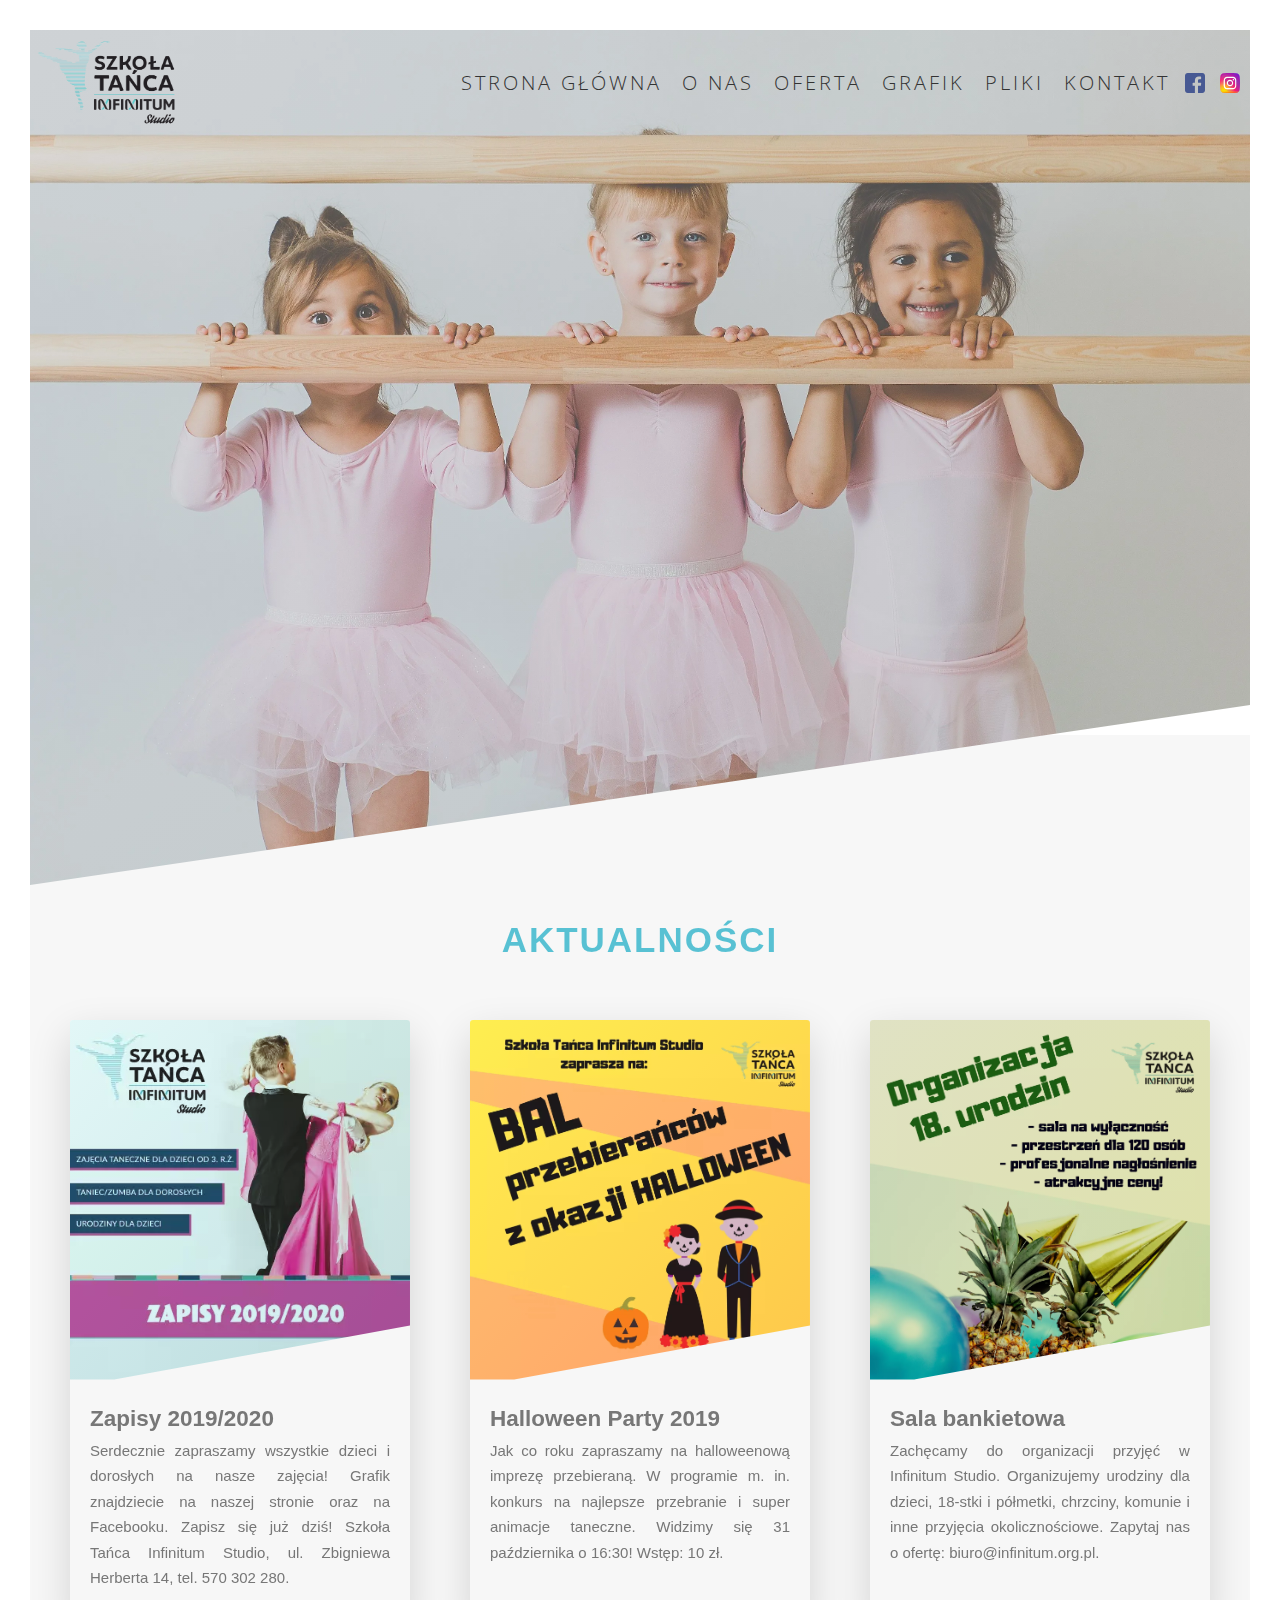
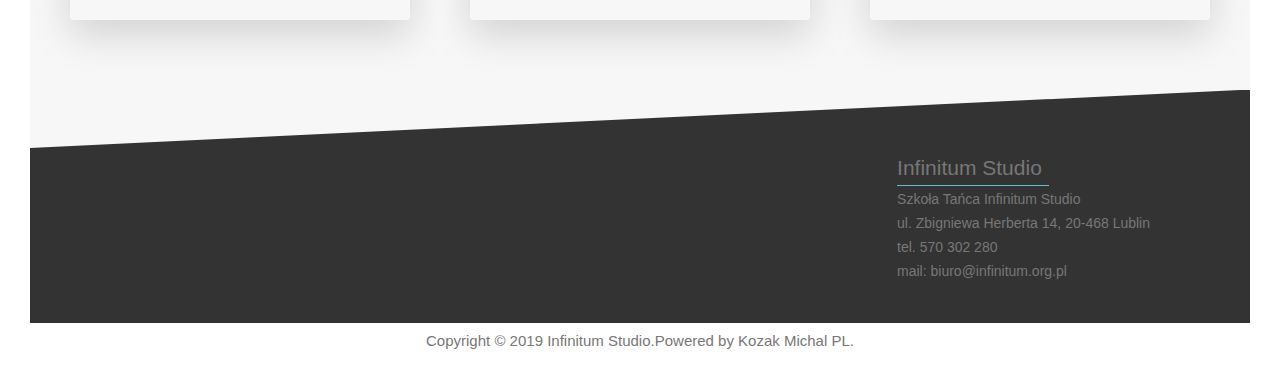
==== index.html @ 7aa4a780 "structure" ====
<!DOCTYPE html>
<html lang="pl">
    <head>
        <meta charset="UTF-8">
        <meta name="viewport" content="width=device-width, initial-scale=1.0">
        <meta http-equiv="X-UA-Compatible" content="ie=e400,700,900" rel="stylesheet">
        <link href="https://fonts.googleapis.com/css?family=Open+Sans&display=swap" rel="stylesheet">

        <link rel="stylesheet" href="css/style.css">
        <link rel="shortcut icon" type="image/png" href="img/logo/logo.webp">
        
        <title>Szkoła Tańca "Infinitum Studio" - Julia Siegieda</title>
    </head>
    <body>
<!--MOBILE NAVIGATION START-->
        <div class="navigation">
            <input type="checkbox" class="navigation__checkbox" id="navi-toggle">
            <label for="navi-toggle" class="navigation__button">
                <span class="navigation__icon">&nbsp;</span>
            </label>
            <div class="navigation__background">&nbsp;</div>
            <nav class="navigation__nav">
                <ul class="navigation__list" style="transition: all .8s">
                    <li class="navigation__item"><a href="index.html" class="navigation__link"><span></span>Strona główna</a></li>
                    <li class="navigation__item" id="navigation__mobile--open-close-one"><a href="#" class="navigation__link"><span></span>O nas</a>
                        <ul class="navigation__mobile--level-close" id="navigation__mobile--level-open-one">
                            <li class="navigation__item--level"><a href="#" class="navigation__link--level">Studio</a></li>
                            <li class="navigation__item--level"><a href="#" class="navigation__link--level">Kadra</a></li>
                        </ul>
                    </li>
                    <li class="navigation__item"><a href="#" class="navigation__link" id="navigation__mobile--open-close-two"><span></span>Oferta</a>
                        <ul class="navigation__mobile--level-close" id="navigation__mobile--level-open-two">
                            <li class="navigation__item--level"><a href="#" class="navigation__link--level">Dla dzieci</a></li>
                            <li class="navigation__item--level"><a href="#" class="navigation__link--level">Dla dorosłych</a></li>
                            <li class="navigation__item--level"><a href="#" class="navigation__link--level">Sala bankietowa</a></li>
                        </ul>
                    </li>
                    <li class="navigation__item"><a href="#" class="navigation__link"><span></span>Grafik</a></li>
                    <li class="navigation__item"><a href="#" class="navigation__link"><span></span>Pliki</a></li>
                    <li class="navigation__item"><a href="#" class="navigation__link"><span></span>Kontakt</a></li>
                    <li class="navigation__item">
                        <a href="https://www.facebook.com/infinitum.studio.lublin/" class="header__social-link-mobile">
                            <img class="header__social-icon-mobile" src="img/social/fb.svg" alt="Facebook"/>
                        </a>
                        <a href="https://www.instagram.com/infinitum.studio.lublin/" class="header__social-link-mobile">
                            <img class="header__social-icon-mobile header__social-icon-mobile-last" src="img/social/inst.svg" alt="Instagram"/>
                        </a>
                    </li>
                </ul>
            </nav>   
        </div>
<!--MOBILE NAVIGATION END-->
<!--HEADER START-->
        <header class="header">
            <div class="header__container">
            <div class="header__logo-box">
                <a href="index.html"><img src="img/logo/logo.webp" alt="Logo" class="header__logo"></a>
            </div>
            <div class="header__container--left">
            <div class="header__navigation-box">
                <ul class="header__navigation">
                    <li class="header__navigation-item"><a href="index.html" class="header__navigation-link">Strona Główna</a></li>
                    <li class="header__navigation-item"><a href="#" class="header__navigation-link">O nas</a>
                        <ul class="header__navigation--level">
                            <li class="header__navigation-item--level" style="list-style: none;"><a href="#" class="header__navigation-link--level">Studio</a></li>
                            <li class="header__navigation-item--level" style="list-style: none;"><a href="#" class="header__navigation-link--level">Kadra</a></li>
                        </ul>
                    </li>
                    <li class="header__navigation-item"><a href="#" class="header__navigation-link">Oferta</a>
                        <ul class="header__navigation--level">
                            <li class="header__navigation-item--level" style="list-style: none;"><a href="#" class="header__navigation-link--level">Dla dzieci</a></li>
                            <li class="header__navigation-item--level" style="list-style: none;"><a href="#" class="header__navigation-link--level">Dla dorosłych</a></li>
                            <li class="header__navigation-item--level" style="list-style: none;"><a href="#" class="header__navigation-link--level">Sala bankietowa</a></li>
                        </ul>
                    </li>
                    <li class="header__navigation-item"><a href="#" class="header__navigation-link">Grafik</a></li>
                    <li class="header__navigation-item"><a href="#" class="header__navigation-link">Pliki</a></li>
                    <li class="header__navigation-item"><a href="#" class="header__navigation-link">Kontakt</a></li>
                </ul>
            </div>
            <div class="header__social-box">
                <a href="https://www.facebook.com/infinitum.studio.lublin/" class="header__social-link"><img class="header__social-icon" src="img/social/fb.svg" alt="Facebook"/></a>
                <a href="https://www.instagram.com/infinitum.studio.lublin/" class="header__social-link"><img class="header__social-icon" src="img/social/inst.svg" alt="Instagram"/></a>
            </div>
        </div>
        </div>
        </header>
<!--HEADER END-->
<!-- MAIN START -->
        <main>
<!-- NEWS START -->
            <section class="section-tours" id="section-tours">
                <div class="u-center-text u-margin-bottom-big">
                    <h2 class="heading-secondary">
                        AKTUALNOŚCI
                    </h2>
                </div>
                <div class="row">
                    <div class="col-1-of-3">
                       <div class="card">
                           <div class="card__side card__side--front card__test">
                                <div class="card__picture card__picture--1">
                                    &nbsp;
                                </div>
                                <div class="card__details">
                                    <h2>Zapisy 2019/2020</h2>
                                    <p> 
                                        Serdecznie zapraszamy wszystkie dzieci 
                                        i dorosłych na nasze zajęcia! Grafik znajdziecie 
                                        na naszej stronie oraz na Facebooku. Zapisz się już dziś!
                                        Szkoła Tańca Infinitum Studio, ul. Zbigniewa Herberta 14, 
                                        tel. 570 302 280.
                                    </p>
                                </div> 
                           </div>
                           <div class="card__side card__side--back card__side--back-1">
                                <div class="card__cta">
                                </div>
                            </div>
                       </div>
                    </div>
                    <div class="col-1-of-3">
                        <div class="card">
                            <div class="card__side card__side--front">
                                <div class="card__picture card__picture--2">
                                    &nbsp;
                                </div>
                                <div class="card__details">
                                    <h2>Halloween Party 2019</h2>
                                    <p> 
                                        Jak co roku zapraszamy na halloweenową
                                        imprezę przebieraną. W programie m. in.
                                        konkurs na najlepsze przebranie i super
                                        animacje taneczne. Widzimy się 31 października
                                        o 16:30! Wstęp: 10 zł.
                                    </p>
                                </div>
                            </div>
                            <div class="card__side card__side--back card__side--back-2">
                                <div class="card__cta">   
                                </div>
                            </div>
                        </div>
                    </div>
                    <div class="col-1-of-3">
                        <div class="card">
                            <div class="card__side card__side--front">
                                <div class="card__picture card__picture--3">
                                    &nbsp;
                                </div>
                                <div class="card__details">
                                        <h2>Sala bankietowa</h2>
                                        <p> 
                                            Zachęcamy do organizacji przyjęć w Infinitum Studio.
                                            Organizujemy urodziny dla dzieci, 18-stki i półmetki,
                                            chrzciny, komunie i inne przyjęcia okolicznościowe.
                                            Zapytaj nas o ofertę: biuro@infinitum.org.pl.
                                        </p>
                                </div>
                            </div>
                            <div class="card__side card__side--back card__side--back-3">
                                <div class="card__cta">    
                                </div>
                            </div>
                        </div>
                    </div>
                </div>
            </section>
<!-- NEWS END -->
<!-- FOOTER START -->
        <footer class="footer">
            <div class="footer__box">
                <div class="footer__header">
                    <h2>Infinitum Studio</h2>
                    <hr/>
                </div>
                <div class="footer__content">
                    <p>
                        Szkoła Tańca Infinitum Studio <br/>
                        ul. Zbigniewa Herberta 14, 20-468 Lublin </br>
                        tel. 570 302 280 </br>
                        mail: biuro@infinitum.org.pl
                    </p>
                </div>
            </div>
        </footer>
<!-- FOOTER END -->
<!-- AUTHOR START -->
        <div class="author">
            <div class="author__first-part">
                Copyright © 2019 Infinitum Studio.
            </div>
            <div class="author__second-part">
                <a class="author__second-link" href="http://www.kozakmichal.pl">Powered by Kozak Michal PL.</a>
            </div>    
        </div>
<!-- AUTHOR END -->
<!-- MAIN END -->
        <script src="script/main.js"></script>
    </body>
</html>
---- css/style.css ----
*,
*::after,
*::before {
  margin: 0;
  padding: 0;
  box-sizing: inherit; }

html {
  font-size: 62.5%; }
  @media only screen and (max-width: 75em) {
    html {
      font-size: 56.25%; } }
  @media only screen and (max-width: 56.25em) {
    html {
      font-size: 50%; } }
  @media only screen and (min-width: 112.5em) {
    html {
      font-size: 75%; } }

body {
  box-sizing: border-box;
  padding: 3rem; }
  @media only screen and (max-width: 56.25em) {
    body {
      padding: 0; } }

::selection {
  background-color: #58C1D3;
  color: #fff; }

body {
  font-family: "Lato", sans-serif;
  font-weight: 400;
  line-height: 1.7;
  color: #777; }

.heading-secondary {
  display: inline-block;
  font-size: 3.5rem;
  text-transform: uppercase;
  font-weight: 700;
  background-color: #58C1D3;
  -webkit-background-clip: text;
  color: transparent;
  letter-spacing: .2rem;
  transition: all .2s;
  margin-top: 2.5rem; }
  @media only screen and (max-width: 56.25em) {
    .heading-secondary {
      font-size: 3rem; } }
  @media only screen and (max-width: 37.5em) {
    .heading-secondary {
      font-size: 2.5rem; } }
  .heading-secondary:hover {
    transform: scale(1.1);
    text-shadow: 0.5rem 1rem 2rem rgba(0, 0, 0, 0.2); }

.u-center-text {
  text-align: center !important; }

.u-margin-bottom-small {
  margin-bottom: 1.5rem !important; }

.u-margin-bottom-medium {
  margin-bottom: 4rem !important; }
  @media only screen and (max-width: 56.25em) {
    .u-margin-bottom-medium {
      margin-bottom: 3rem !important; } }

.u-margin-bottom-big {
  margin-bottom: 5rem !important; }
  @media only screen and (max-width: 56.25em) {
    .u-margin-bottom-big {
      margin-bottom: 5rem !important; } }

.u-margin-top-big {
  margin-top: 8rem !important; }

.u-margin-top-huge {
  margin-top: 10rem !important; }

.card {
  position: relative;
  height: 58rem; }
  .card__side {
    height: 60rem;
    position: absolute;
    -webkit-backface-visibility: hidden;
    backface-visibility: hidden;
    border-radius: 3px;
    box-shadow: 0 1.5rem 4rem rgba(0, 0, 0, 0.15); }
    .card__side--back {
      transform: rotateY(180deg); }
      .card__side--back-1 {
        background-color: #58d1d3; }
      .card__side--back-2 {
        background-color: #ff9cce; }
      .card__side--back-3 {
        background-color: #c1c589; }
  .card__picture {
    background-size: cover;
    height: 36rem;
    background-blend-mode: multiply;
    -webkit-clip-path: polygon(100% 0, 100% 85%, 25% 100%, 0 100%, 0 0);
    clip-path: polygon(100% 0, 100% 85%, 13% 100%, 0 100%, 0 0);
    border-top-left-radius: 3px;
    border-top-right-radius: 3px; }
    .card__picture--1 {
      background-image: linear-gradient(to right bottom, rgba(149, 255, 255, 0.2), rgba(0, 154, 157, 0.2)), url(../img/news/zapisy.webp); }
    .card__picture--2 {
      background-image: linear-gradient(to right bottom, rgba(255, 233, 244, 0.5), rgba(255, 156, 206, 0.5)), url(../img/news/bal.webp); }
    .card__picture--3 {
      background-image: linear-gradient(to right bottom, rgba(193, 197, 137, 0.5), rgba(189, 197, 78, 0.5)), url(../img/news/sala.webp); }
  .card__details {
    padding: 2rem;
    font-size: 1.5rem;
    text-align: justify; }
  .card__cta {
    position: absolute;
    top: 50%;
    left: 50%;
    transform: translate(-50%, -50%);
    width: 90%;
    text-align: center; }
  @media only screen and (max-width: 56.25em), only screen and (hover: none) {
    .card {
      height: auto;
      border-radius: 3px;
      background-color: #fff;
      box-shadow: 0 1.5rem 4rem rgba(0, 0, 0, 0.15); }
      .card__side {
        height: auto;
        position: relative;
        box-shadow: none; }
        .card__side--back {
          transform: rotateY(0); }
      .card__details {
        font-size: 1.5rem;
        padding: 5rem 2rem; }
      .card__cta {
        position: relative;
        top: 0%;
        left: 0%;
        transform: translate(0);
        width: 100%;
        padding: 0.5rem 3rem 0.5rem 4rem; } }

.footer {
  display: flex;
  justify-content: flex-end;
  background-color: #333;
  -webkit-clip-path: polygon(0 25%, 100% 0, 100% 100%, 0 100%);
  clip-path: polygon(0 25%, 100% 0, 100% 100%, 0 100%);
  padding: 6rem 0 4rem 0;
  font-size: 1.4rem;
  margin-top: -16rem; }
  @media only screen and (max-width: 37.5em) {
    .footer {
      justify-content: center;
      text-align: center; } }
  .footer__box {
    margin-right: 10rem; }
    @media only screen and (max-width: 37.5em) {
      .footer__box {
        margin-right: 0; } }
  .footer__header > hr {
    width: 60%;
    height: 1px;
    color: #58C1D3;
    background-color: #58C1D3;
    border: none; }
    @media only screen and (max-width: 37.5em) {
      .footer__header > hr {
        margin: 0 auto; } }
  .footer__header > h2 {
    font-weight: 100; }
  .footer__content {
    margin-top: 0.2rem; }

.author {
  display: flex;
  justify-content: center;
  margin-top: 0.5rem;
  font-size: 1.5rem; }
  @media only screen and (max-width: 37.5em) {
    .author {
      flex-direction: column;
      align-items: center; } }
  .author__second-link {
    text-decoration: none;
    color: #777; }

.row {
  max-width: 114rem;
  margin: 0 auto; }
  .row:not(:last-child) {
    margin-bottom: 8rem; }
    @media only screen and (max-width: 56.25em) {
      .row:not(:last-child) {
        margin-bottom: 6rem; } }
  @media only screen and (max-width: 56.25em) {
    .row {
      max-width: 50rem;
      padding: 0 3rem; } }
  .row::after {
    content: "";
    display: table;
    clear: both; }
  .row [class^="col-"] {
    float: left; }
    .row [class^="col-"]:not(:last-child) {
      margin-right: 6rem; }
      @media only screen and (max-width: 56.25em) {
        .row [class^="col-"]:not(:last-child) {
          margin-right: 0;
          margin-bottom: 6rem; } }
    @media only screen and (max-width: 56.25em) {
      .row [class^="col-"] {
        width: 100% !important; } }
  .row .col-1-of-2 {
    width: calc((100% - 6rem) / 2); }
  .row .col-1-of-3 {
    width: calc((100% - 2 * 6rem) / 3); }
  .row .col-2-of-3 {
    width: calc(2 * ((100% - 2 * 6rem) / 3) + 6rem); }
  .row .col-1-of-4 {
    width: calc((100% - 3 * 6rem) / 4); }
  .row .col-2-of-4 {
    width: calc(2 * ((100% - 3 * 6rem) / 4) + 6rem); }
  .row .col-3-of-4 {
    width: calc(3 * ((100% - 3 * 6rem) / 4) + 2 * 6rem); }

.header {
  height: 85vh;
  background-blend-mode: luminosity;
  background-image: linear-gradient(to right bottom, rgba(88, 209, 211, 0.3), rgba(88, 156, 211, 0.3)), url(../img/slider/slider.webp);
  background-size: cover;
  background-position: top;
  position: relative; }
  @supports (clip-path: polygon(0 0)) or (-webkit-clip-path: polygon(0 0)) {
    .header {
      -webkit-clip-path: polygon(0 0, 100% 0, 100% 75vh, 0 100%);
      clip-path: polygon(0 0, 100% 0, 100% 75vh, 0 100%);
      height: 95vh; } }
  @media only screen and (min-resolution: 192dpi) and (min-width: 37.5em), only screen and (-webkit-min-device-pixel-ratio: 2) and (min-width: 37.5em), only screen and (min-width: 125em) {
    .header {
      background-image: linear-gradient(to right bottom, rgba(88, 209, 211, 0.3), rgba(88, 156, 211, 0.3)), url(../img/slider/slider.webp); } }
  @media only screen and (max-width: 37.5em) {
    .header {
      -webkit-clip-path: polygon(0 0, 100% 0, 100% 85vh, 0 100%);
      clip-path: polygon(0 0, 100% 0, 100% 85vh, 0 100%); } }
  .header__container {
    display: flex;
    justify-content: space-between; }
  .header__container--left {
    display: flex;
    align-items: center; }
  .header__logo {
    height: 10rem; }
  .header__navigation {
    display: flex;
    z-index: 1000; }
  .header__navigation-item {
    padding-left: 2rem;
    font-size: 2rem;
    letter-spacing: 0.3rem;
    font-weight: 300;
    list-style: none;
    font-family: 'Open Sans', sans-serif;
    text-transform: uppercase; }
  .header__navigation-link {
    color: #333;
    text-decoration: none; }
  .header__navigation-link:hover {
    color: #58C1D3; }
  .header__navigation--level {
    display: none; }
  .header__navigation-item:hover > .header__navigation--level {
    display: block;
    position: absolute;
    z-index: 1000; }
  .header__navigation-item--level {
    padding: 0.4rem;
    background: rgba(247, 247, 247, 0.5);
    margin: 0.4rem;
    border-radius: 3px;
    font-weight: 300;
    font-size: 1.8rem; }
  .header__navigation-link--level {
    color: #333;
    text-decoration: none; }
  .header__navigation-link--level:hover {
    color: #58C1D3; }
  .header__social-box {
    display: flex;
    margin-top: 0.5rem; }
  .header__social-box:last-child {
    margin-right: 1rem; }
  .header__social-icon {
    width: 2rem;
    margin-left: 1.5rem; }

@media screen and (max-width: 900px) {
  .header__navigation-box {
    display: none; }
  .header__social-box {
    display: none; } }

.navigation__checkbox {
  display: none; }

.navigation__button {
  background-color: #fff;
  height: 7rem;
  width: 7rem;
  position: fixed;
  top: 6rem;
  right: 6rem;
  border-radius: 50%;
  z-index: 2000;
  box-shadow: 0 1rem 3rem rgba(0, 0, 0, 0.1);
  text-align: center;
  cursor: pointer; }
  @media only screen and (max-width: 56.25em) {
    .navigation__button {
      top: 3rem;
      right: 3rem; } }
  @media only screen and (max-width: 37.5em) {
    .navigation__button {
      top: 3rem;
      right: 3rem; } }

.navigation__background {
  height: 6rem;
  width: 6rem;
  border-radius: 50%;
  position: fixed;
  top: 6.5rem;
  right: 6.5rem;
  background-color: #58C1D3;
  z-index: 1000;
  transition: transform 0.8s cubic-bezier(0.86, 0, 0.07, 1); }
  @media only screen and (max-width: 56.25em) {
    .navigation__background {
      top: 3.5rem;
      right: 3.5rem; } }
  @media only screen and (max-width: 37.5em) {
    .navigation__background {
      top: 3.5rem;
      right: 3.5rem; } }

.navigation__nav {
  margin-top: 2rem;
  height: 100vh;
  position: fixed;
  top: 0;
  left: 0;
  z-index: 1500;
  opacity: 0;
  width: 0;
  transition: all 0.8s cubic-bezier(0.68, -0.55, 0.265, 1.55); }

.navigation__list {
  position: absolute;
  top: 50%;
  left: 50%;
  transform: translate(-50%, -50%);
  list-style: none;
  text-align: center;
  width: 100%; }

.navigation__item {
  margin: 1rem; }

.navigation__link:link, .navigation__link:visited {
  display: inline-block;
  font-size: 3rem;
  font-weight: 300;
  padding: 1rem 2rem;
  color: #fff;
  text-decoration: none;
  text-transform: uppercase;
  background-image: linear-gradient(100deg, transparent 0%, transparent 50%, #fff 50%);
  background-size: 220%;
  transition: all .4s; }

.navigation__link:hover, .navigation__link:active {
  background-position: 100%;
  color: #58C1D3;
  transform: translateX(1rem); }

.navigation__checkbox:checked ~ .navigation__background {
  transform: scale(80); }

.navigation__checkbox:checked ~ .navigation__nav {
  opacity: 1;
  width: 100%; }

.navigation__icon {
  position: relative;
  margin-top: 3.5rem; }
  .navigation__icon, .navigation__icon::before, .navigation__icon::after {
    width: 3rem;
    height: 2px;
    background-color: #333;
    display: inline-block; }
  .navigation__icon::before, .navigation__icon::after {
    content: "";
    position: absolute;
    left: 0;
    transition: all .2s; }
  .navigation__icon::before {
    top: -.8rem; }
  .navigation__icon::after {
    top: .8rem; }

.navigation__button:hover .navigation__icon::before {
  top: -1rem; }

.navigation__button:hover .navigation__icon::after {
  top: 1rem; }

.navigation__checkbox:checked + .navigation__button .navigation__icon {
  background-color: transparent; }

.navigation__checkbox:checked + .navigation__button .navigation__icon::before {
  top: 0;
  transform: rotate(135deg); }

.navigation__checkbox:checked + .navigation__button .navigation__icon::after {
  top: 0;
  transform: rotate(-135deg); }

.navigation__mobile--level-close {
  display: none; }

.menuOpenClose {
  display: flex;
  flex-direction: column;
  position: relative;
  transition: all .8s; }

.navigation__item--level {
  list-style: none;
  font-size: 2rem;
  color: white;
  font-weight: 300;
  text-transform: uppercase; }

.navigation__link--level {
  text-decoration: none;
  color: #fff; }

.header__social-icon-mobile-last {
  margin-left: 1rem; }

.header__social-icon-mobile {
  width: 3rem; }

.header__social-link-mobile {
  text-decoration: none; }

@media only screen and (min-width: 900px) {
  .navigation {
    display: none; } }

.section-tours {
  background-color: #f7f7f7;
  padding: 15rem 0 15rem 0;
  margin-top: -15rem;
  margin-bottom: 10rem; }
  @media only screen and (max-width: 56.25em) {
    .section-tours {
      padding: 20rem 0 10rem 0; } }
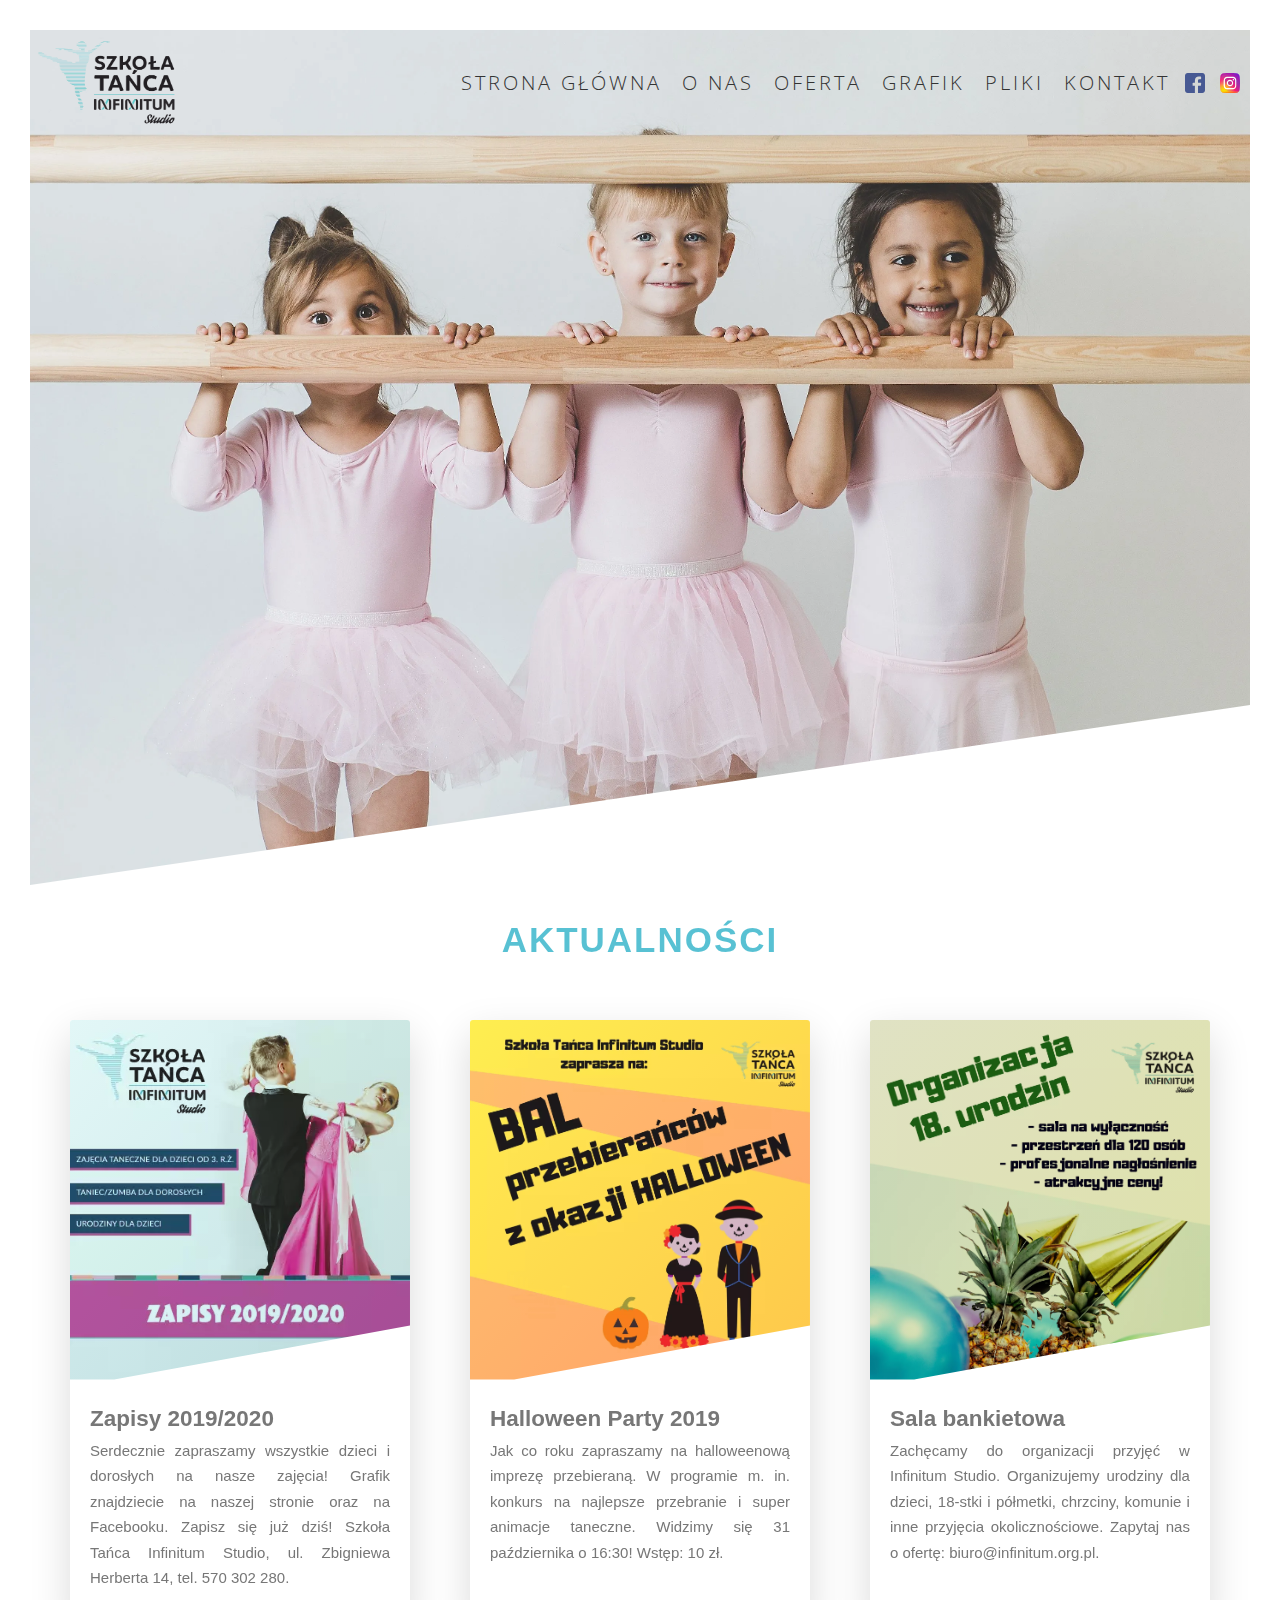
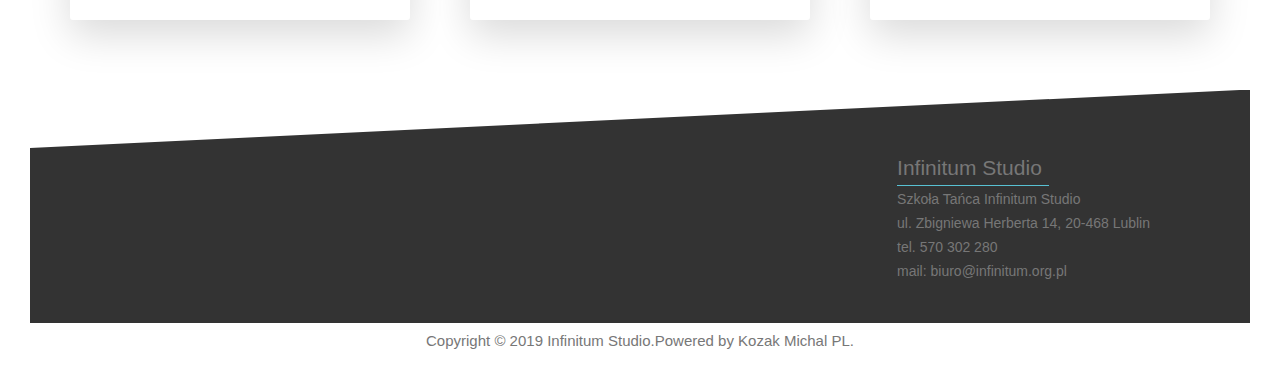
==== commit 54e62897: "fulllVersion2" ====
--- a/index.html
+++ b/index.html
@@ -7,11 +7,12 @@
         <link href="https://fonts.googleapis.com/css?family=Open+Sans&display=swap" rel="stylesheet">
 
         <link rel="stylesheet" href="css/style.css">
+        <link rel="stylesheet" href="https://cdnjs.cloudflare.com/ajax/libs/animate.css/3.7.2/animate.min.css">
         <link rel="shortcut icon" type="image/png" href="img/logo/logo.webp">
         
         <title>Szkoła Tańca "Infinitum Studio" - Julia Siegieda</title>
     </head>
-    <body>
+    <body class="animated fadeIn slow">
 <!--MOBILE NAVIGATION START-->
         <div class="navigation">
             <input type="checkbox" class="navigation__checkbox" id="navi-toggle">
@@ -24,20 +25,20 @@
                     <li class="navigation__item"><a href="index.html" class="navigation__link"><span></span>Strona główna</a></li>
                     <li class="navigation__item" id="navigation__mobile--open-close-one"><a href="#" class="navigation__link"><span></span>O nas</a>
                         <ul class="navigation__mobile--level-close" id="navigation__mobile--level-open-one">
-                            <li class="navigation__item--level"><a href="#" class="navigation__link--level">Studio</a></li>
-                            <li class="navigation__item--level"><a href="#" class="navigation__link--level">Kadra</a></li>
+                            <li class="navigation__item--level"><a href="o_nas.html" class="navigation__link--level">Studio</a></li>
+                            <li class="navigation__item--level"><a href="instruktorzy.html" class="navigation__link--level">Kadra</a></li>
                         </ul>
                     </li>
                     <li class="navigation__item"><a href="#" class="navigation__link" id="navigation__mobile--open-close-two"><span></span>Oferta</a>
                         <ul class="navigation__mobile--level-close" id="navigation__mobile--level-open-two">
-                            <li class="navigation__item--level"><a href="#" class="navigation__link--level">Dla dzieci</a></li>
-                            <li class="navigation__item--level"><a href="#" class="navigation__link--level">Dla dorosłych</a></li>
-                            <li class="navigation__item--level"><a href="#" class="navigation__link--level">Sala bankietowa</a></li>
-                        </ul>
-                    </li>
-                    <li class="navigation__item"><a href="#" class="navigation__link"><span></span>Grafik</a></li>
-                    <li class="navigation__item"><a href="#" class="navigation__link"><span></span>Pliki</a></li>
-                    <li class="navigation__item"><a href="#" class="navigation__link"><span></span>Kontakt</a></li>
+                            <li class="navigation__item--level"><a href="oferta_dzieci.html" class="navigation__link--level">Dla dzieci</a></li>
+                            <li class="navigation__item--level"><a href="oferta_dorosli.html" class="navigation__link--level">Dla dorosłych</a></li>
+                            <li class="navigation__item--level"><a href="oferta_sala.html" class="navigation__link--level">Sala bankietowa</a></li>
+                        </ul>
+                    </li>
+                    <li class="navigation__item"><a href="grafik.html" class="navigation__link"><span></span>Grafik</a></li>
+                    <li class="navigation__item"><a href="pliki.html" class="navigation__link"><span></span>Pliki</a></li>
+                    <li class="navigation__item"><a href="kontakt.html" class="navigation__link"><span></span>Kontakt</a></li>
                     <li class="navigation__item">
                         <a href="https://www.facebook.com/infinitum.studio.lublin/" class="header__social-link-mobile">
                             <img class="header__social-icon-mobile" src="img/social/fb.svg" alt="Facebook"/>
@@ -51,7 +52,7 @@
         </div>
 <!--MOBILE NAVIGATION END-->
 <!--HEADER START-->
-        <header class="header">
+        <header class="header header__bg">
             <div class="header__container">
             <div class="header__logo-box">
                 <a href="index.html"><img src="img/logo/logo.webp" alt="Logo" class="header__logo"></a>
@@ -60,22 +61,22 @@
             <div class="header__navigation-box">
                 <ul class="header__navigation">
                     <li class="header__navigation-item"><a href="index.html" class="header__navigation-link">Strona Główna</a></li>
-                    <li class="header__navigation-item"><a href="#" class="header__navigation-link">O nas</a>
+                    <li class="header__navigation-item"><a href="o_nas.html" class="header__navigation-link">O nas</a>
                         <ul class="header__navigation--level">
-                            <li class="header__navigation-item--level" style="list-style: none;"><a href="#" class="header__navigation-link--level">Studio</a></li>
-                            <li class="header__navigation-item--level" style="list-style: none;"><a href="#" class="header__navigation-link--level">Kadra</a></li>
-                        </ul>
-                    </li>
-                    <li class="header__navigation-item"><a href="#" class="header__navigation-link">Oferta</a>
+                            <li class="header__navigation-item--level" style="list-style: none;"><a href="o_nas.html" class="header__navigation-link--level">Studio</a></li>
+                            <li class="header__navigation-item--level" style="list-style: none;"><a href="instruktorzy.html" class="header__navigation-link--level">Kadra</a></li>
+                        </ul>
+                    </li>
+                    <li class="header__navigation-item"><a href="oferta_dzieci.html" class="header__navigation-link">Oferta</a>
                         <ul class="header__navigation--level">
-                            <li class="header__navigation-item--level" style="list-style: none;"><a href="#" class="header__navigation-link--level">Dla dzieci</a></li>
-                            <li class="header__navigation-item--level" style="list-style: none;"><a href="#" class="header__navigation-link--level">Dla dorosłych</a></li>
-                            <li class="header__navigation-item--level" style="list-style: none;"><a href="#" class="header__navigation-link--level">Sala bankietowa</a></li>
-                        </ul>
-                    </li>
-                    <li class="header__navigation-item"><a href="#" class="header__navigation-link">Grafik</a></li>
-                    <li class="header__navigation-item"><a href="#" class="header__navigation-link">Pliki</a></li>
-                    <li class="header__navigation-item"><a href="#" class="header__navigation-link">Kontakt</a></li>
+                            <li class="header__navigation-item--level" style="list-style: none;"><a href="oferta_dzieci.html" class="header__navigation-link--level">Dla dzieci</a></li>
+                            <li class="header__navigation-item--level" style="list-style: none;"><a href="oferta_dorosli.html" class="header__navigation-link--level">Dla dorosłych</a></li>
+                            <li class="header__navigation-item--level" style="list-style: none;"><a href="oferta_sala.html" class="header__navigation-link--level">Sala bankietowa</a></li>
+                        </ul>
+                    </li>
+                    <li class="header__navigation-item"><a href="grafik.html" class="header__navigation-link">Grafik</a></li>
+                    <li class="header__navigation-item"><a href="pliki.html" class="header__navigation-link">Pliki</a></li>
+                    <li class="header__navigation-item"><a href="kontakt.html" class="header__navigation-link">Kontakt</a></li>
                 </ul>
             </div>
             <div class="header__social-box">
--- a/css/style.css
+++ b/css/style.css
@@ -50,7 +50,8 @@
       font-size: 3rem; } }
   @media only screen and (max-width: 37.5em) {
     .heading-secondary {
-      font-size: 2.5rem; } }
+      font-size: 2.5rem;
+      margin-top: 0rem; } }
   .heading-secondary:hover {
     transform: scale(1.1);
     text-shadow: 0.5rem 1rem 2rem rgba(0, 0, 0, 0.2); }
@@ -230,77 +231,91 @@
   .row .col-3-of-4 {
     width: calc(3 * ((100% - 3 * 6rem) / 4) + 2 * 6rem); }
 
-.header {
+.header__bg {
   height: 85vh;
-  background-blend-mode: luminosity;
-  background-image: linear-gradient(to right bottom, rgba(88, 209, 211, 0.3), rgba(88, 156, 211, 0.3)), url(../img/slider/slider.webp);
+  background-image: url(../img/slider/slider.webp);
   background-size: cover;
   background-position: top;
   position: relative; }
   @supports (clip-path: polygon(0 0)) or (-webkit-clip-path: polygon(0 0)) {
-    .header {
+    .header__bg {
       -webkit-clip-path: polygon(0 0, 100% 0, 100% 75vh, 0 100%);
       clip-path: polygon(0 0, 100% 0, 100% 75vh, 0 100%);
       height: 95vh; } }
   @media only screen and (min-resolution: 192dpi) and (min-width: 37.5em), only screen and (-webkit-min-device-pixel-ratio: 2) and (min-width: 37.5em), only screen and (min-width: 125em) {
-    .header {
-      background-image: linear-gradient(to right bottom, rgba(88, 209, 211, 0.3), rgba(88, 156, 211, 0.3)), url(../img/slider/slider.webp); } }
+    .header__bg {
+      background-image: url(../img/slider/slider.webp); } }
   @media only screen and (max-width: 37.5em) {
-    .header {
+    .header__bg {
       -webkit-clip-path: polygon(0 0, 100% 0, 100% 85vh, 0 100%);
       clip-path: polygon(0 0, 100% 0, 100% 85vh, 0 100%); } }
-  .header__container {
-    display: flex;
-    justify-content: space-between; }
-  .header__container--left {
-    display: flex;
-    align-items: center; }
-  .header__logo {
-    height: 10rem; }
-  .header__navigation {
-    display: flex;
-    z-index: 1000; }
-  .header__navigation-item {
-    padding-left: 2rem;
-    font-size: 2rem;
-    letter-spacing: 0.3rem;
-    font-weight: 300;
-    list-style: none;
-    font-family: 'Open Sans', sans-serif;
-    text-transform: uppercase; }
-  .header__navigation-link {
-    color: #333;
-    text-decoration: none; }
-  .header__navigation-link:hover {
-    color: #58C1D3; }
-  .header__navigation--level {
-    display: none; }
-  .header__navigation-item:hover > .header__navigation--level {
-    display: block;
-    position: absolute;
-    z-index: 1000; }
-  .header__navigation-item--level {
-    padding: 0.4rem;
-    background: rgba(247, 247, 247, 0.5);
-    margin: 0.4rem;
-    border-radius: 3px;
-    font-weight: 300;
-    font-size: 1.8rem; }
-  .header__navigation-link--level {
-    color: #333;
-    text-decoration: none; }
-  .header__navigation-link--level:hover {
-    color: #58C1D3; }
-  .header__social-box {
-    display: flex;
-    margin-top: 0.5rem; }
-  .header__social-box:last-child {
-    margin-right: 1rem; }
-  .header__social-icon {
-    width: 2rem;
-    margin-left: 1.5rem; }
-
-@media screen and (max-width: 900px) {
+
+.header__container {
+  display: flex;
+  justify-content: space-between; }
+
+.header__container--left {
+  display: flex;
+  align-items: center; }
+
+.header__logo {
+  height: 10rem; }
+
+.header__navigation {
+  display: flex;
+  z-index: 1000; }
+
+.header__navigation-item {
+  padding-left: 2rem;
+  font-size: 2rem;
+  letter-spacing: 0.3rem;
+  font-weight: 300;
+  list-style: none;
+  font-family: 'Open Sans', sans-serif;
+  text-transform: uppercase; }
+
+.header__navigation-link {
+  color: #333;
+  text-decoration: none; }
+
+.header__navigation-link:hover {
+  color: #58C1D3; }
+
+.header__navigation--level {
+  display: none; }
+
+.header__navigation-item:hover > .header__navigation--level {
+  display: block;
+  position: absolute;
+  z-index: 1000; }
+
+.header__navigation-item--level {
+  padding: 0.4rem;
+  background: rgba(247, 247, 247, 0.5);
+  margin: 0.4rem;
+  border-radius: 3px;
+  font-weight: 300;
+  font-size: 1.8rem; }
+
+.header__navigation-link--level {
+  color: #333;
+  text-decoration: none; }
+
+.header__navigation-link--level:hover {
+  color: #58C1D3; }
+
+.header__social-box {
+  display: flex;
+  margin-top: 0.5rem; }
+
+.header__social-box:last-child {
+  margin-right: 1rem; }
+
+.header__social-icon {
+  width: 2rem;
+  margin-left: 1.5rem; }
+
+@media screen and (max-width: 1200px) {
   .header__navigation-box {
     display: none; }
   .header__social-box {
@@ -314,7 +329,7 @@
   height: 7rem;
   width: 7rem;
   position: fixed;
-  top: 6rem;
+  top: 5rem;
   right: 6rem;
   border-radius: 50%;
   z-index: 2000;
@@ -323,31 +338,31 @@
   cursor: pointer; }
   @media only screen and (max-width: 56.25em) {
     .navigation__button {
+      top: 2rem;
+      right: 3rem; } }
+  @media only screen and (max-width: 37.5em) {
+    .navigation__button {
+      top: 2rem;
+      right: 3rem; } }
+
+.navigation__background {
+  height: 5rem;
+  width: 6rem;
+  border-radius: 50%;
+  position: fixed;
+  top: 6rem;
+  right: 6rem;
+  background-color: #58C1D3;
+  z-index: 1000;
+  transition: transform 0.8s cubic-bezier(0.86, 0, 0.07, 1); }
+  @media only screen and (max-width: 56.25em) {
+    .navigation__background {
       top: 3rem;
       right: 3rem; } }
   @media only screen and (max-width: 37.5em) {
-    .navigation__button {
+    .navigation__background {
       top: 3rem;
       right: 3rem; } }
-
-.navigation__background {
-  height: 6rem;
-  width: 6rem;
-  border-radius: 50%;
-  position: fixed;
-  top: 6.5rem;
-  right: 6.5rem;
-  background-color: #58C1D3;
-  z-index: 1000;
-  transition: transform 0.8s cubic-bezier(0.86, 0, 0.07, 1); }
-  @media only screen and (max-width: 56.25em) {
-    .navigation__background {
-      top: 3.5rem;
-      right: 3.5rem; } }
-  @media only screen and (max-width: 37.5em) {
-    .navigation__background {
-      top: 3.5rem;
-      right: 3.5rem; } }
 
 .navigation__nav {
   margin-top: 2rem;
@@ -362,21 +377,32 @@
 
 .navigation__list {
   position: absolute;
-  top: 50%;
+  top: 45%;
   left: 50%;
   transform: translate(-50%, -50%);
   list-style: none;
   text-align: center;
   width: 100%; }
 
+@media screen and (max-height: 500px) {
+  .navigation__list {
+    top: 40%; } }
+
 .navigation__item {
   margin: 1rem; }
 
+.navigation__link {
+  font-size: 3.5rem;
+  padding: 0.5rem 1rem; }
+
+@media screen and (max-height: 500px) {
+  .navigation__link {
+    font-size: 2rem;
+    padding: 0.25rem 1rem; } }
+
 .navigation__link:link, .navigation__link:visited {
   display: inline-block;
-  font-size: 3rem;
   font-weight: 300;
-  padding: 1rem 2rem;
   color: #fff;
   text-decoration: none;
   text-transform: uppercase;
@@ -460,15 +486,265 @@
 .header__social-link-mobile {
   text-decoration: none; }
 
-@media only screen and (min-width: 900px) {
+@media only screen and (min-width: 1200px) {
   .navigation {
     display: none; } }
 
 .section-tours {
-  background-color: #f7f7f7;
   padding: 15rem 0 15rem 0;
   margin-top: -15rem;
   margin-bottom: 10rem; }
   @media only screen and (max-width: 56.25em) {
     .section-tours {
       padding: 20rem 0 10rem 0; } }
+  @media only screen and (max-width: 37.5em) {
+    .section-tours {
+      margin-top: -17rem;
+      margin-bottom: 12rem; } }
+
+.contact {
+  display: grid;
+  grid-template-columns: 9vw 40vw 40vw 9vw;
+  grid-template-rows: auto; }
+  @media only screen and (max-width: 56.25em) {
+    .contact {
+      grid-template-columns: 100vw;
+      grid-template-rows: auto; } }
+  .contact__left {
+    padding: 5rem 0;
+    grid-column: 2/3;
+    grid-row: auto;
+    display: flex;
+    justify-content: center;
+    position: relative; }
+    @media only screen and (max-width: 56.25em) {
+      .contact__left {
+        grid-column: 1/2;
+        grid-row: 1/2;
+        padding: 2.5rem 0;
+        margin: 1rem; } }
+  .contact__map {
+    border: 0.5rem solid #58C1D3;
+    padding: 0.5rem;
+    width: 45rem;
+    height: 35rem;
+    margin: 0 1rem 0 1rem; }
+    @media only screen and (max-width: 56.25em) {
+      .contact__map {
+        width: 40rem;
+        height: 30rem; } }
+  .contact__right {
+    padding: 5rem 0;
+    grid-column: 3/4;
+    grid-row: auto;
+    display: flex;
+    justify-content: center;
+    align-items: center;
+    position: relative; }
+    @media only screen and (max-width: 56.25em) {
+      .contact__right {
+        grid-column: 1/2;
+        grid-row: 2/3;
+        padding: 0 0 2.5rem 0;
+        position: inherit; } }
+  .contact__header {
+    font-size: 3rem; }
+    @media only screen and (max-width: 56.25em) {
+      .contact__header {
+        text-align: center; } }
+  .contact__header > hr {
+    height: 3px;
+    color: #58C1D3;
+    background-color: #58C1D3;
+    border: none; }
+  .contact__content {
+    font-size: 1.5rem;
+    margin-top: 1rem; }
+    @media only screen and (max-width: 56.25em) {
+      .contact__content {
+        text-align: center; } }
+
+@media screen and (min-width: 1200px) {
+  .contact__map {
+    width: 50rem;
+    height: 40rem; } }
+
+.files {
+  display: flex;
+  justify-content: center;
+  margin: 2rem 0 0 0; }
+  .files__box {
+    margin: 2rem 0 2rem -6rem;
+    width: 70%; }
+    @media only screen and (max-width: 37.5em) {
+      .files__box {
+        margin: 2rem;
+        text-align: center; } }
+    .files__box > p {
+      font-size: 2rem; }
+    .files__box--files > li {
+      list-style: none; }
+    .files__box--files > li > a {
+      font-size: 1.5rem;
+      text-decoration: none;
+      color: black; }
+
+.image {
+  display: flex;
+  justify-content: center; }
+  .image__box {
+    margin: 2rem 0 2rem 0;
+    width: 80%; }
+    @media only screen and (max-width: 37.5em) {
+      .image__box {
+        margin: 0;
+        text-align: center; } }
+  .image__box > p {
+    padding-left: 0.5rem; }
+    @media only screen and (max-width: 37.5em) {
+      .image__box > p {
+        padding-left: 0.25rem;
+        margin-bottom: 1rem; } }
+  .image__box--graphic {
+    width: 100%; }
+  .image__text {
+    padding-left: 0.5rem;
+    margin: 2rem 0;
+    font-size: 2rem; }
+    @media only screen and (max-width: 37.5em) {
+      .image__text {
+        font-size: 1.5rem;
+        margin: 1rem 0;
+        padding-left: 0.25rem; } }
+
+.instruktorzy__julia {
+  display: grid;
+  grid-template-columns: 9vw 30vw 50vw 9vw;
+  grid-template-rows: auto;
+  margin-top: 3rem;
+  margin-bottom: 2rem; }
+
+.instruktorzy__image {
+  grid-column: 2/3;
+  justify-self: center;
+  align-self: center;
+  align-items: center;
+  border: 0.5rem solid #58C1D3;
+  transition: all 0.5s; }
+  .instruktorzy__image:hover {
+    transform: scale(1.1); }
+  @media only screen and (max-width: 56.25em) {
+    .instruktorzy__image {
+      grid-column: 2/4;
+      grid-row: 1/2; }
+      .instruktorzy__image:hover {
+        transform: scale(1); } }
+
+.instruktorzy__image > img {
+  width: 100%;
+  padding: 0.5rem 0.5rem 0 0.5rem; }
+
+.instruktorzy__text {
+  grid-column: 3/4;
+  margin: 2rem 2rem 2rem 2rem; }
+  @media only screen and (max-width: 56.25em) {
+    .instruktorzy__text {
+      grid-column: 2/4;
+      grid-row: 2/3; } }
+  @media only screen and (max-width: 37.5em) {
+    .instruktorzy__text {
+      text-align: center; } }
+  .instruktorzy__text--header {
+    font-size: 2rem;
+    margin-bottom: 2rem; }
+  .instruktorzy__text--content {
+    text-align: justify;
+    font-size: 1.5rem; }
+
+.offer__item {
+  display: grid;
+  grid-template-columns: 9vw 30vw 50vw 9vw;
+  grid-template-rows: auto;
+  margin-top: 3rem;
+  margin-bottom: 2rem; }
+
+.offer__image {
+  grid-column: 2/3;
+  justify-self: center;
+  align-self: center;
+  align-items: center;
+  border: 0.5rem solid #58C1D3;
+  transition: all 0.5s; }
+  .offer__image:hover {
+    transform: scale(1.2); }
+  @media only screen and (max-width: 56.25em) {
+    .offer__image {
+      grid-column: 2/4;
+      grid-row: 1/2; }
+      .offer__image:hover {
+        transform: scale(1); } }
+
+.offer__color {
+  border: 0.5rem solid #FFE9F4; }
+
+.offer__image > img {
+  width: 100%;
+  padding: 0.5rem 0.5rem 0 0.5rem; }
+
+.offer__text {
+  grid-column: 3/4;
+  margin: 2rem 2rem 2rem 2rem; }
+  @media only screen and (max-width: 56.25em) {
+    .offer__text {
+      grid-column: 2/4;
+      grid-row: 2/3; } }
+  .offer__text--header {
+    font-size: 2rem;
+    margin-bottom: 2rem;
+    text-transform: uppercase; }
+    @media only screen and (max-width: 37.5em) {
+      .offer__text--header {
+        text-align: center; } }
+  .offer__text--content {
+    text-align: justify;
+    font-size: 1.5rem; }
+
+.o_nas {
+  display: grid;
+  grid-template-columns: 9vw 30vw 50vw 9vw;
+  grid-template-rows: auto;
+  margin-top: 3rem;
+  margin-bottom: 2rem; }
+  .o_nas__image {
+    grid-column: 2/3;
+    justify-self: center;
+    align-items: center;
+    border: 0.5rem solid #58C1D3;
+    transition: all 0.5s; }
+    @media only screen and (max-width: 56.25em) {
+      .o_nas__image {
+        grid-column: 2/4;
+        grid-row: 1/2; }
+        .o_nas__image:hover {
+          transform: scale(1); } }
+    .o_nas__image:hover {
+      transform: scale(1.2); }
+  .o_nas__image > img {
+    width: 100%;
+    padding: 0.5rem 0.5rem 0 0.5rem; }
+  .o_nas__text {
+    grid-column: 3/4;
+    margin: 2rem 2rem 2rem 2rem; }
+    @media only screen and (max-width: 56.25em) {
+      .o_nas__text {
+        grid-column: 2/4;
+        grid-row: 2/3; } }
+    @media only screen and (max-width: 37.5em) {
+      .o_nas__text {
+        text-align: center; } }
+    .o_nas__text--header {
+      font-size: 2.5rem;
+      margin-bottom: 2rem; }
+    .o_nas__text--content {
+      text-align: justify;
+      font-size: 1.5rem; }
